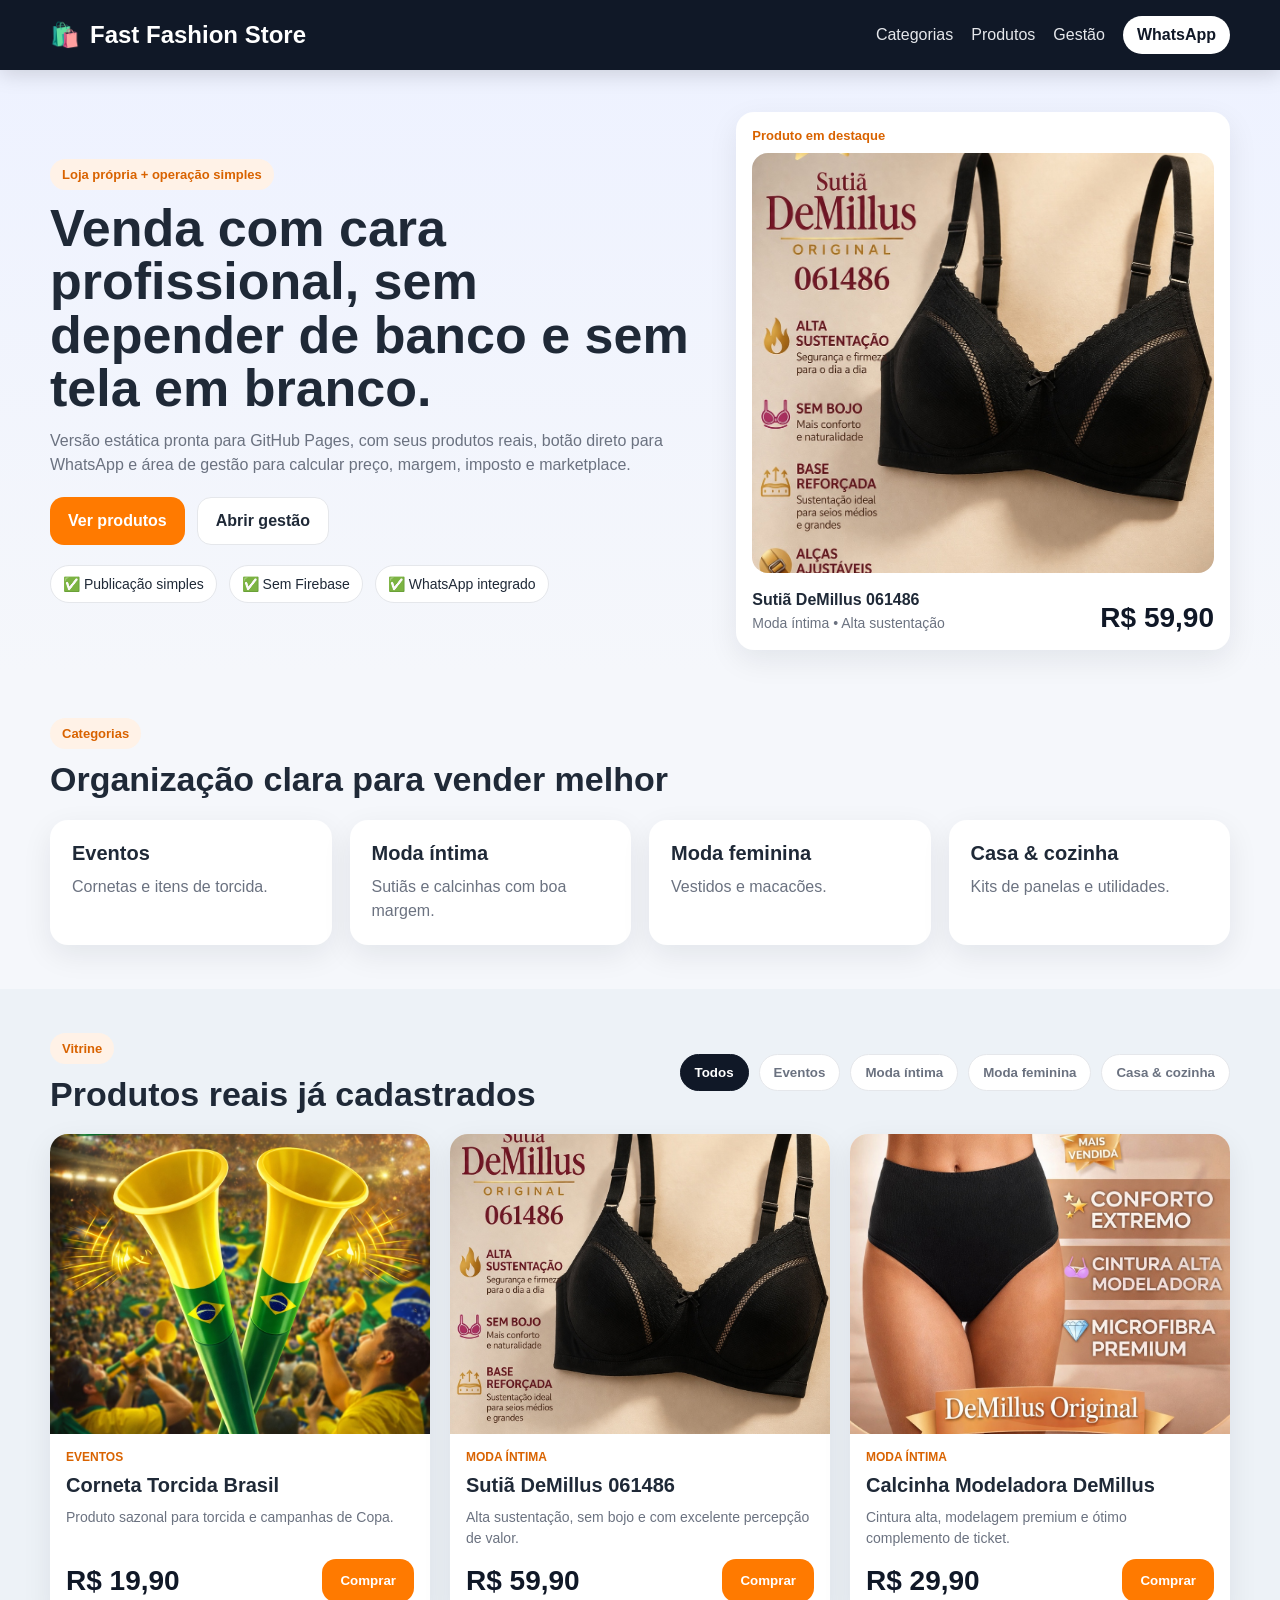
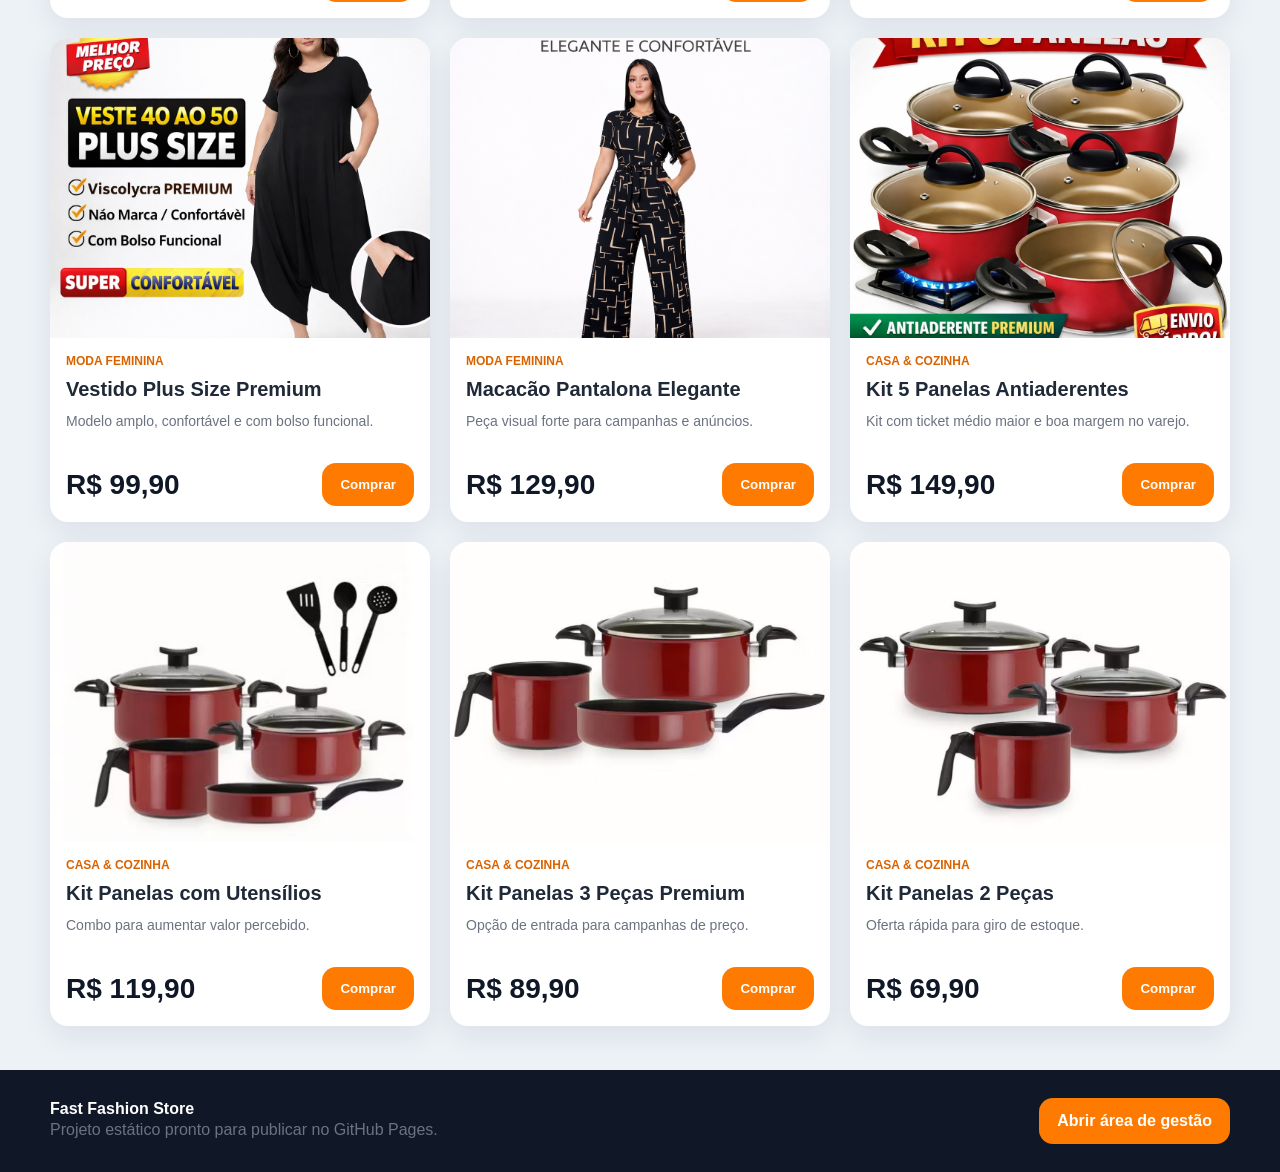
==== index.html @ 0c1c3f57 "Add files via upload" ====
<!DOCTYPE html>
<html lang="pt-BR">
<head>
  <meta charset="UTF-8" />
  <meta name="viewport" content="width=device-width, initial-scale=1.0" />
  <title>Fast Fashion Store</title>
  <link rel="stylesheet" href="style.css" />
</head>
<body>
  <header class="topbar">
    <div class="container topbar-inner">
      <a class="brand" href="index.html">🛍️ <span>Fast Fashion Store</span></a>
      <nav class="nav">
        <a href="#categorias">Categorias</a>
        <a href="#produtos">Produtos</a>
        <a href="gestao.html">Gestão</a>
        <a class="cta-small" href="https://wa.me/5511933872929" target="_blank" rel="noopener">WhatsApp</a>
      </nav>
    </div>
  </header>

  <main>
    <section class="hero">
      <div class="container hero-grid">
        <div>
          <span class="eyebrow">Loja própria + operação simples</span>
          <h1>Venda com cara profissional, sem depender de banco e sem tela em branco.</h1>
          <p>Versão estática pronta para GitHub Pages, com seus produtos reais, botão direto para WhatsApp e área de gestão para calcular preço, margem, imposto e marketplace.</p>
          <div class="hero-actions">
            <a class="btn btn-primary" href="#produtos">Ver produtos</a>
            <a class="btn btn-secondary" href="gestao.html">Abrir gestão</a>
          </div>
          <div class="hero-badges">
            <span>✅ Publicação simples</span>
            <span>✅ Sem Firebase</span>
            <span>✅ WhatsApp integrado</span>
          </div>
        </div>
        <div class="hero-card">
          <div class="hero-card-label">Produto em destaque</div>
          <img src="assets/sutia.jpg" alt="Sutiã DeMillus" />
          <div class="hero-card-bottom">
            <div>
              <strong>Sutiã DeMillus 061486</strong>
              <p>Moda íntima • Alta sustentação</p>
            </div>
            <div class="price">R$ 59,90</div>
          </div>
        </div>
      </div>
    </section>

    <section id="categorias" class="section">
      <div class="container">
        <div class="section-head">
          <span class="eyebrow">Categorias</span>
          <h2>Organização clara para vender melhor</h2>
        </div>
        <div class="categories">
          <article><h3>Eventos</h3><p>Cornetas e itens de torcida.</p></article>
          <article><h3>Moda íntima</h3><p>Sutiãs e calcinhas com boa margem.</p></article>
          <article><h3>Moda feminina</h3><p>Vestidos e macacões.</p></article>
          <article><h3>Casa & cozinha</h3><p>Kits de panelas e utilidades.</p></article>
        </div>
      </div>
    </section>

    <section id="produtos" class="section section-soft">
      <div class="container">
        <div class="section-head row-between">
          <div>
            <span class="eyebrow">Vitrine</span>
            <h2>Produtos reais já cadastrados</h2>
          </div>
          <div class="filters" id="filters"></div>
        </div>
        <div id="productGrid" class="product-grid"></div>
      </div>
    </section>
  </main>

  <footer class="footer">
    <div class="container footer-inner">
      <div>
        <strong>Fast Fashion Store</strong>
        <p>Projeto estático pronto para publicar no GitHub Pages.</p>
      </div>
      <a class="btn btn-primary" href="gestao.html">Abrir área de gestão</a>
    </div>
  </footer>

  <script src="store.js"></script>
</body>
</html>
---- style.css ----
:root {
  --bg: #f5f7fb;
  --card: #ffffff;
  --text: #1f2937;
  --muted: #6b7280;
  --line: #e5e7eb;
  --primary: #ff7a00;
  --primary-dark: #d96300;
  --dark: #101827;
  --success: #0f9d58;
  --shadow: 0 10px 30px rgba(16,24,39,.08);
  --radius: 18px;
}
*{box-sizing:border-box}
html{scroll-behavior:smooth}
body{margin:0;font-family:Arial,Helvetica,sans-serif;background:var(--bg);color:var(--text)}
a{text-decoration:none;color:inherit}
.container{width:min(1180px, calc(100% - 32px));margin:0 auto}
.topbar{background:var(--dark);position:sticky;top:0;z-index:30;box-shadow:0 4px 20px rgba(0,0,0,.15)}
.topbar-inner{display:flex;align-items:center;justify-content:space-between;padding:16px 0;gap:16px}
.brand{display:flex;align-items:center;gap:10px;color:#fff;font-weight:700;font-size:24px}
.nav{display:flex;gap:18px;align-items:center;color:#e5e7eb;flex-wrap:wrap}
.nav a:hover{color:#fff}
.cta-small{background:#fff;color:var(--dark);padding:10px 14px;border-radius:999px;font-weight:700}
.hero{padding:42px 0 24px;background:linear-gradient(180deg,#eef2ff 0%,#f5f7fb 100%)}
.hero-grid{display:grid;grid-template-columns:1.2fr .9fr;gap:28px;align-items:center}
.eyebrow{display:inline-block;background:#fff2e7;color:var(--primary-dark);padding:8px 12px;border-radius:999px;font-size:13px;font-weight:700;margin-bottom:12px}
h1,h2,h3,p{margin:0}
h1{font-size:52px;line-height:1.02;margin-bottom:14px;max-width:760px}
h2{font-size:34px;line-height:1.08}
p{color:var(--muted);line-height:1.5}
.hero-actions,.hero-badges{display:flex;gap:12px;flex-wrap:wrap;margin-top:20px}
.hero-badges span{background:#fff;border:1px solid var(--line);padding:10px 12px;border-radius:999px;font-size:14px}
.btn{display:inline-flex;align-items:center;justify-content:center;border:none;border-radius:14px;padding:14px 18px;font-weight:700;cursor:pointer}
.btn-primary{background:var(--primary);color:#fff}
.btn-primary:hover{background:var(--primary-dark)}
.btn-secondary{background:#fff;border:1px solid var(--line);color:var(--text)}
.hero-card,.panel,.categories article,.product-card{background:var(--card);border-radius:var(--radius);box-shadow:var(--shadow)}
.hero-card{padding:16px}
.hero-card img{width:100%;height:420px;object-fit:cover;border-radius:16px}
.hero-card-label{font-size:13px;color:var(--primary-dark);font-weight:700;margin-bottom:10px}
.hero-card-bottom{display:flex;justify-content:space-between;gap:12px;align-items:flex-end;padding-top:14px}
.hero-card-bottom p{font-size:14px;margin-top:4px}
.price{font-size:28px;font-weight:800;color:var(--dark)}
.section{padding:44px 0}
.section-soft{background:#edf2f7}
.section-head{margin-bottom:22px}
.row-between{display:flex;justify-content:space-between;align-items:center;gap:16px;flex-wrap:wrap}
.categories{display:grid;grid-template-columns:repeat(4,1fr);gap:18px}
.categories article{padding:22px}
.categories h3{margin-bottom:10px;font-size:20px}
.filters{display:flex;gap:10px;flex-wrap:wrap}
.filter-chip{padding:10px 14px;border-radius:999px;background:#fff;border:1px solid var(--line);cursor:pointer;font-weight:700;color:var(--muted)}
.filter-chip.active{background:var(--dark);border-color:var(--dark);color:#fff}
.product-grid{display:grid;grid-template-columns:repeat(3,1fr);gap:20px}
.product-card{overflow:hidden;display:flex;flex-direction:column}
.product-card img{width:100%;height:300px;object-fit:cover;background:#f7f7f7}
.product-content{padding:16px;display:grid;gap:10px}
.product-category{font-size:12px;text-transform:uppercase;font-weight:700;color:var(--primary-dark)}
.product-title{font-size:20px;font-weight:800;line-height:1.15}
.product-desc{font-size:14px;min-height:42px}
.product-bottom{display:flex;justify-content:space-between;align-items:center;gap:12px}
.product-price{font-size:28px;font-weight:800;color:var(--dark)}
.footer{padding:28px 0;background:var(--dark);color:#fff}
.footer-inner{display:flex;justify-content:space-between;align-items:center;gap:16px;flex-wrap:wrap}
.dashboard-grid{display:grid;grid-template-columns:1fr 1fr;gap:20px;margin-bottom:20px}
.panel{padding:22px}
.form-grid{display:grid;gap:14px}
.two-cols{grid-template-columns:repeat(2,1fr)}
label{display:grid;gap:8px;font-weight:700;font-size:14px}
input,select{width:100%;padding:13px 14px;border-radius:12px;border:1px solid var(--line);background:#fff;font-size:15px}
.full{width:100%;margin-top:8px}
.result-card{margin-top:18px;display:grid;grid-template-columns:repeat(3,1fr);gap:14px}
.result-card div{background:#f8fafc;border:1px solid var(--line);border-radius:14px;padding:16px}
.result-card span{display:block;color:var(--muted);font-size:13px;margin-bottom:8px}
.result-card strong{font-size:24px}
.table-wrap{overflow:auto}
table{width:100%;border-collapse:collapse;background:#fff}
th,td{padding:14px;border-bottom:1px solid var(--line);text-align:left}
th{font-size:13px;text-transform:uppercase;color:var(--muted)}
@media (max-width: 980px){
  .hero-grid,.dashboard-grid,.categories,.product-grid,.two-cols,.result-card{grid-template-columns:1fr}
  h1{font-size:38px}
  .hero-card img{height:320px}
}
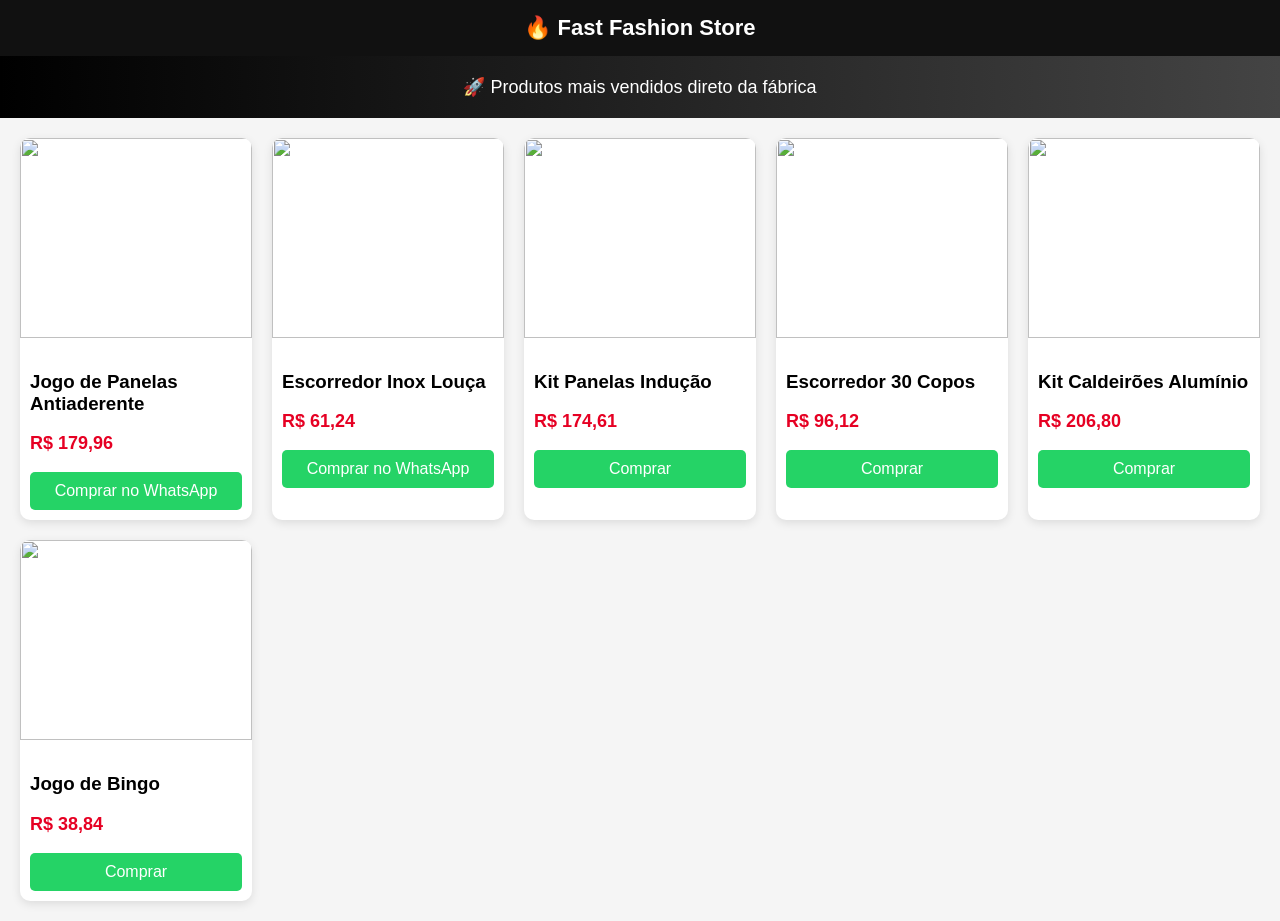
==== commit 1987e225: "Update index.html" ====
--- a/index.html
+++ b/index.html
@@ -1,94 +1,153 @@
 <!DOCTYPE html>
-<html lang="pt-BR">
+<html lang="pt-br">
 <head>
-  <meta charset="UTF-8" />
-  <meta name="viewport" content="width=device-width, initial-scale=1.0" />
-  <title>Fast Fashion Store</title>
-  <link rel="stylesheet" href="style.css" />
+<meta charset="UTF-8">
+<meta name="viewport" content="width=device-width, initial-scale=1.0">
+<title>Fast Fashion Store</title>
+
+<style>
+body {
+  font-family: Arial;
+  margin: 0;
+  background: #f5f5f5;
+}
+
+header {
+  background: #111;
+  color: white;
+  padding: 15px;
+  text-align: center;
+  font-size: 22px;
+  font-weight: bold;
+}
+
+.banner {
+  background: linear-gradient(90deg,#000,#444);
+  color: white;
+  padding: 20px;
+  text-align: center;
+  font-size: 18px;
+}
+
+.container {
+  display: grid;
+  grid-template-columns: repeat(auto-fit, minmax(220px,1fr));
+  gap: 20px;
+  padding: 20px;
+}
+
+.card {
+  background: white;
+  border-radius: 10px;
+  overflow: hidden;
+  box-shadow: 0 3px 10px rgba(0,0,0,0.1);
+  transition: 0.3s;
+}
+
+.card:hover {
+  transform: scale(1.03);
+}
+
+.card img {
+  width: 100%;
+  height: 200px;
+  object-fit: cover;
+}
+
+.card-content {
+  padding: 10px;
+}
+
+.price {
+  color: #e60023;
+  font-weight: bold;
+  font-size: 18px;
+}
+
+.btn {
+  display: block;
+  background: #25D366;
+  color: white;
+  text-align: center;
+  padding: 10px;
+  margin-top: 10px;
+  text-decoration: none;
+  border-radius: 5px;
+}
+</style>
 </head>
+
 <body>
-  <header class="topbar">
-    <div class="container topbar-inner">
-      <a class="brand" href="index.html">🛍️ <span>Fast Fashion Store</span></a>
-      <nav class="nav">
-        <a href="#categorias">Categorias</a>
-        <a href="#produtos">Produtos</a>
-        <a href="gestao.html">Gestão</a>
-        <a class="cta-small" href="https://wa.me/5511933872929" target="_blank" rel="noopener">WhatsApp</a>
-      </nav>
-    </div>
-  </header>
 
-  <main>
-    <section class="hero">
-      <div class="container hero-grid">
-        <div>
-          <span class="eyebrow">Loja própria + operação simples</span>
-          <h1>Venda com cara profissional, sem depender de banco e sem tela em branco.</h1>
-          <p>Versão estática pronta para GitHub Pages, com seus produtos reais, botão direto para WhatsApp e área de gestão para calcular preço, margem, imposto e marketplace.</p>
-          <div class="hero-actions">
-            <a class="btn btn-primary" href="#produtos">Ver produtos</a>
-            <a class="btn btn-secondary" href="gestao.html">Abrir gestão</a>
-          </div>
-          <div class="hero-badges">
-            <span>✅ Publicação simples</span>
-            <span>✅ Sem Firebase</span>
-            <span>✅ WhatsApp integrado</span>
-          </div>
-        </div>
-        <div class="hero-card">
-          <div class="hero-card-label">Produto em destaque</div>
-          <img src="assets/sutia.jpg" alt="Sutiã DeMillus" />
-          <div class="hero-card-bottom">
-            <div>
-              <strong>Sutiã DeMillus 061486</strong>
-              <p>Moda íntima • Alta sustentação</p>
-            </div>
-            <div class="price">R$ 59,90</div>
-          </div>
-        </div>
-      </div>
-    </section>
+<header>🔥 Fast Fashion Store</header>
 
-    <section id="categorias" class="section">
-      <div class="container">
-        <div class="section-head">
-          <span class="eyebrow">Categorias</span>
-          <h2>Organização clara para vender melhor</h2>
-        </div>
-        <div class="categories">
-          <article><h3>Eventos</h3><p>Cornetas e itens de torcida.</p></article>
-          <article><h3>Moda íntima</h3><p>Sutiãs e calcinhas com boa margem.</p></article>
-          <article><h3>Moda feminina</h3><p>Vestidos e macacões.</p></article>
-          <article><h3>Casa & cozinha</h3><p>Kits de panelas e utilidades.</p></article>
-        </div>
-      </div>
-    </section>
+<div class="banner">
+  🚀 Produtos mais vendidos direto da fábrica
+</div>
 
-    <section id="produtos" class="section section-soft">
-      <div class="container">
-        <div class="section-head row-between">
-          <div>
-            <span class="eyebrow">Vitrine</span>
-            <h2>Produtos reais já cadastrados</h2>
-          </div>
-          <div class="filters" id="filters"></div>
-        </div>
-        <div id="productGrid" class="product-grid"></div>
-      </div>
-    </section>
-  </main>
+<div class="container">
 
-  <footer class="footer">
-    <div class="container footer-inner">
-      <div>
-        <strong>Fast Fashion Store</strong>
-        <p>Projeto estático pronto para publicar no GitHub Pages.</p>
-      </div>
-      <a class="btn btn-primary" href="gestao.html">Abrir área de gestão</a>
-    </div>
-  </footer>
+<!-- PRODUTO 1 -->
+<div class="card">
+<img src="https://down-br.img.susercontent.com/file/7c8b94c3d9d6f5a8bcd4e7f5e9b3c123" />
+<div class="card-content">
+<h3>Jogo de Panelas Antiaderente</h3>
+<p class="price">R$ 179,96</p>
+<a class="btn" href="https://wa.me/5511933872929?text=Quero%20comprar%20Panelas">Comprar no WhatsApp</a>
+</div>
+</div>
 
-  <script src="store.js"></script>
+<!-- PRODUTO 2 -->
+<div class="card">
+<img src="https://down-br.img.susercontent.com/file/2d7c6c2a9f6b4c5a8d8e8c7e9f5a1234" />
+<div class="card-content">
+<h3>Escorredor Inox Louça</h3>
+<p class="price">R$ 61,24</p>
+<a class="btn" href="https://wa.me/5511933872929?text=Quero%20Escorredor">Comprar no WhatsApp</a>
+</div>
+</div>
+
+<!-- PRODUTO 3 -->
+<div class="card">
+<img src="https://down-br.img.susercontent.com/file/3f6d7a9b8c4d5e6f7a8b9c0d1e2f1234" />
+<div class="card-content">
+<h3>Kit Panelas Indução</h3>
+<p class="price">R$ 174,61</p>
+<a class="btn" href="https://wa.me/5511933872929?text=Quero%20Panelas%20Indução">Comprar</a>
+</div>
+</div>
+
+<!-- PRODUTO 4 -->
+<div class="card">
+<img src="https://down-br.img.susercontent.com/file/4c7d8e9f1a2b3c4d5e6f7a8b9c123456" />
+<div class="card-content">
+<h3>Escorredor 30 Copos</h3>
+<p class="price">R$ 96,12</p>
+<a class="btn" href="https://wa.me/5511933872929?text=Quero%20Escorredor%2030%20Copos">Comprar</a>
+</div>
+</div>
+
+<!-- PRODUTO 5 -->
+<div class="card">
+<img src="https://down-br.img.susercontent.com/file/5d8e9f1a2b3c4d5e6f7a8b9c12345678" />
+<div class="card-content">
+<h3>Kit Caldeirões Alumínio</h3>
+<p class="price">R$ 206,80</p>
+<a class="btn" href="https://wa.me/5511933872929?text=Quero%20Caldeirões">Comprar</a>
+</div>
+</div>
+
+<!-- PRODUTO 6 -->
+<div class="card">
+<img src="https://down-br.img.susercontent.com/file/6e9f1a2b3c4d5e6f7a8b9c1234567890" />
+<div class="card-content">
+<h3>Jogo de Bingo</h3>
+<p class="price">R$ 38,84</p>
+<a class="btn" href="https://wa.me/5511933872929?text=Quero%20Bingo">Comprar</a>
+</div>
+</div>
+
+</div>
+
 </body>
 </html>
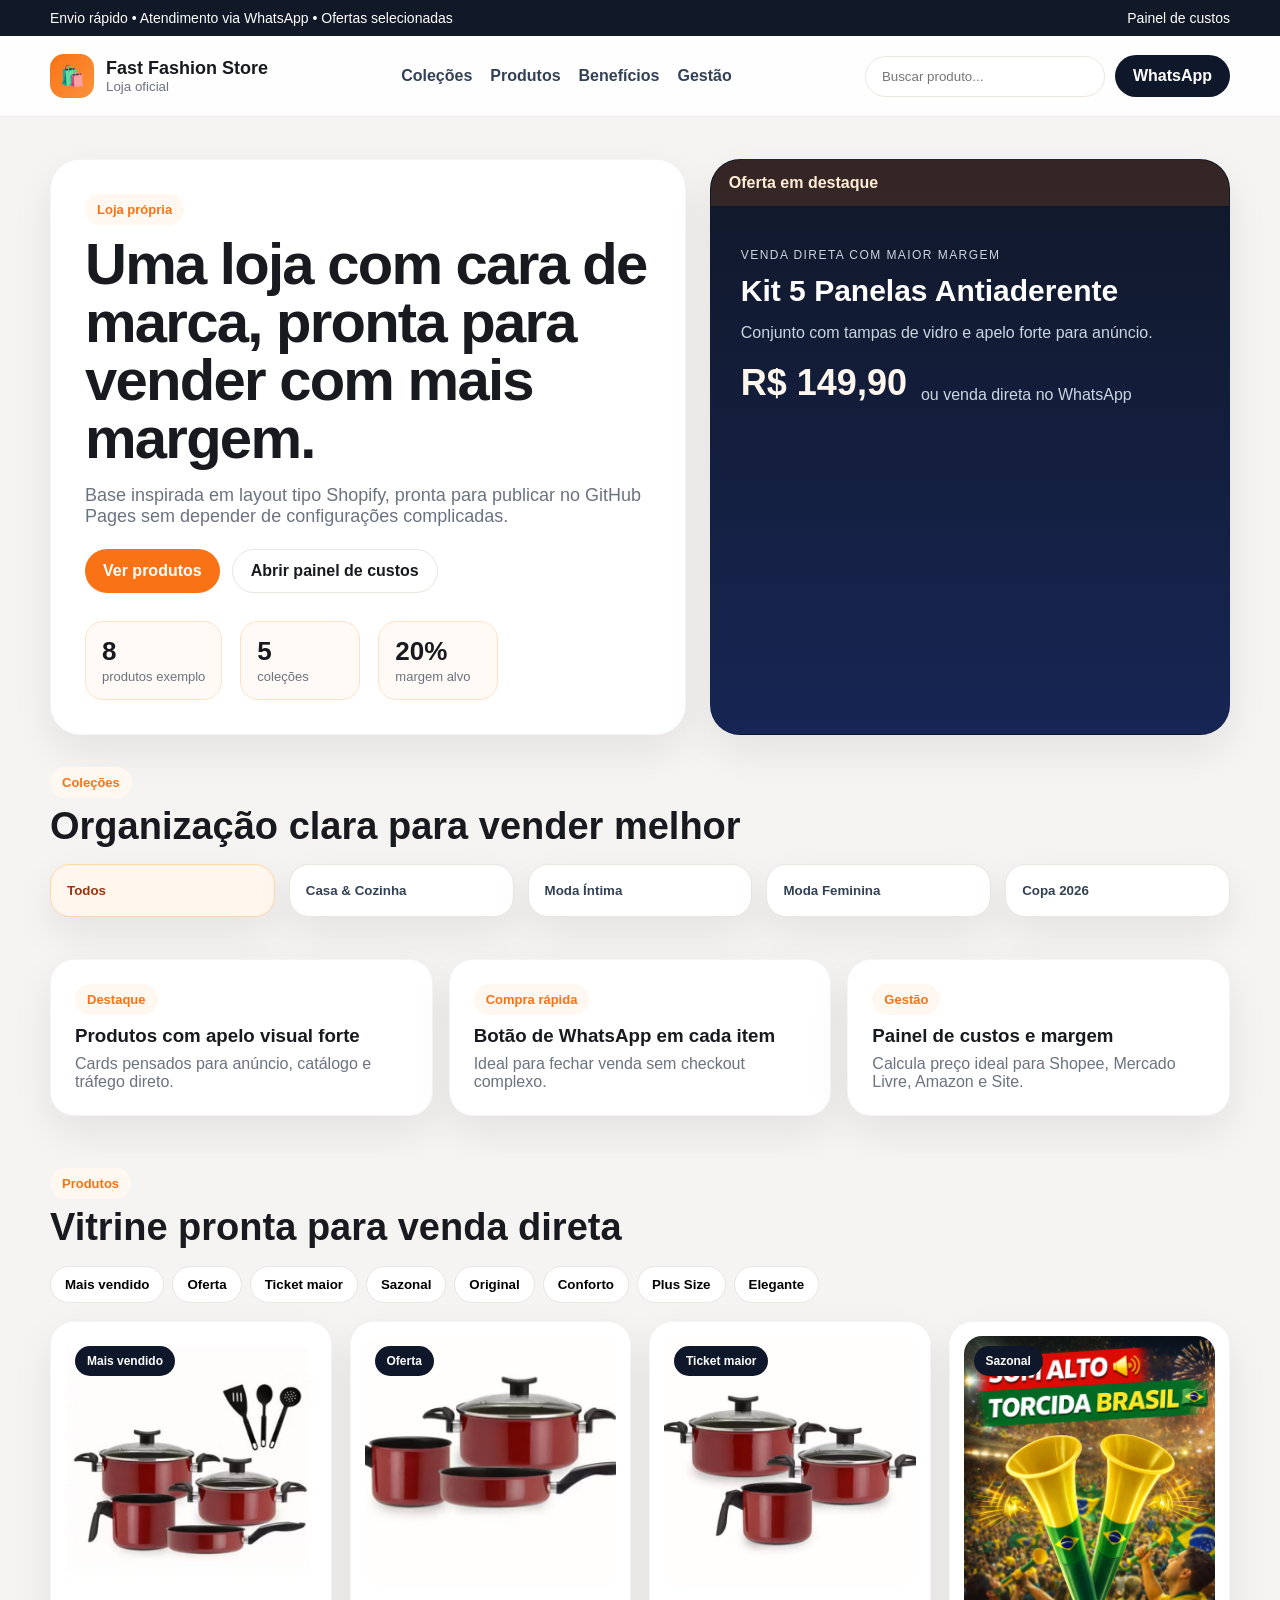
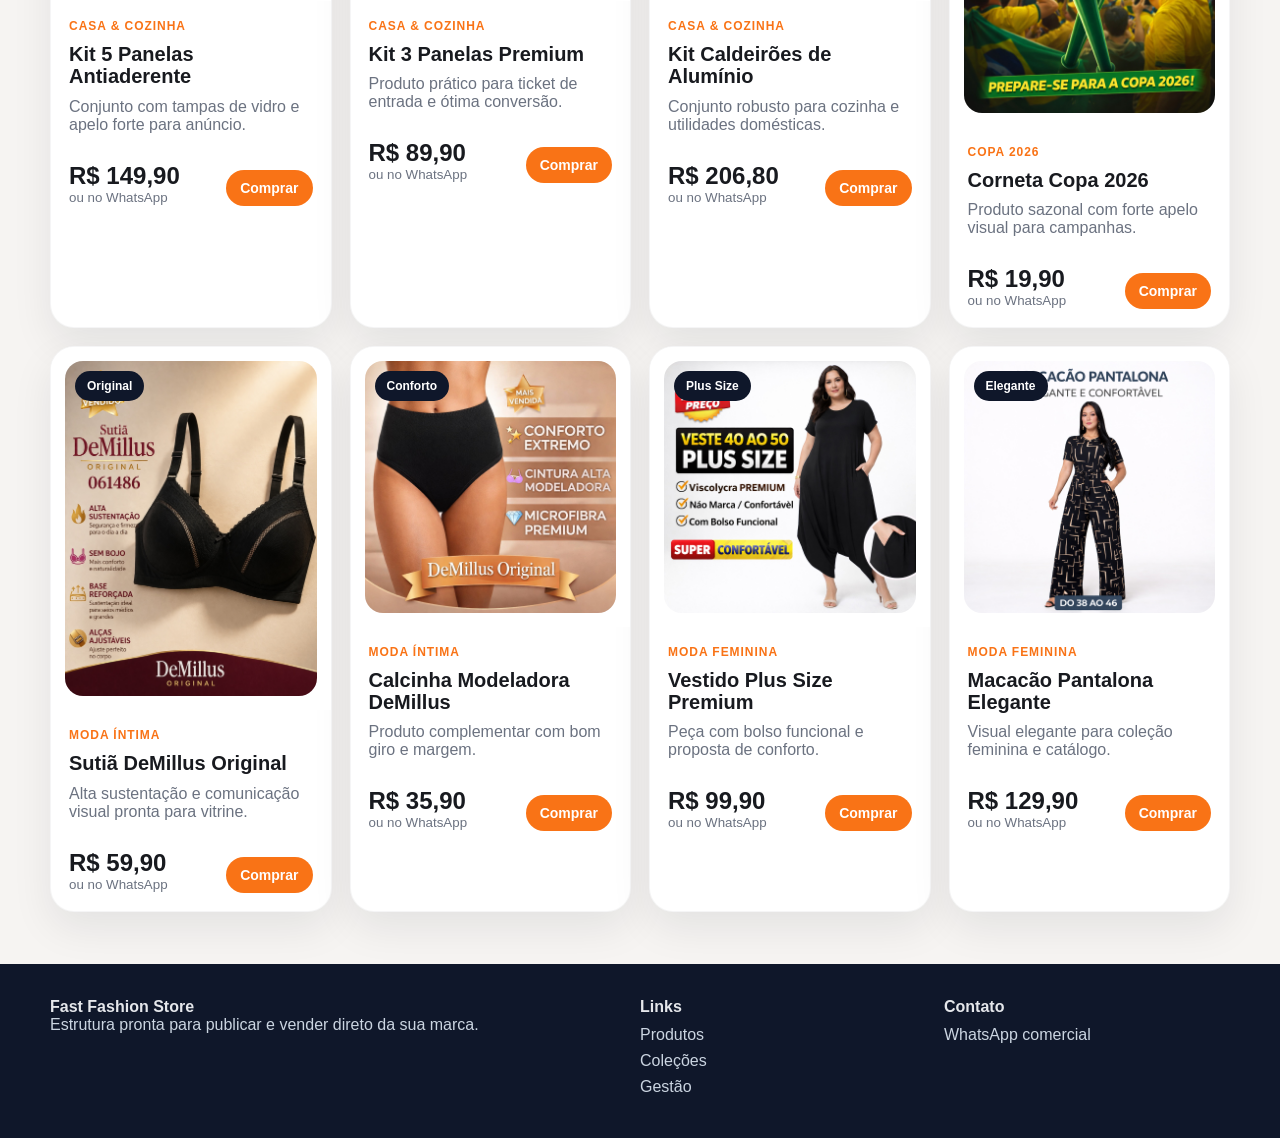
==== commit 20bddff1: "Add files via upload" ====
--- a/index.html
+++ b/index.html
@@ -1,153 +1,146 @@
 <!DOCTYPE html>
-<html lang="pt-br">
+<html lang="pt-BR">
 <head>
-<meta charset="UTF-8">
-<meta name="viewport" content="width=device-width, initial-scale=1.0">
-<title>Fast Fashion Store</title>
+  <meta charset="UTF-8" />
+  <meta name="viewport" content="width=device-width, initial-scale=1.0" />
+  <title>Fast Fashion Store | Loja Oficial</title>
+  <meta name="description" content="Loja própria com cara profissional para vender utilidades, casa & cozinha, moda íntima e ofertas sazonais." />
+  <link rel="stylesheet" href="style.css" />
+</head>
+<body>
+  <div class="topbar">
+    <div class="container topbar-inner">
+      <span>Envio rápido • Atendimento via WhatsApp • Ofertas selecionadas</span>
+      <a class="topbar-link" href="gestao.html">Painel de custos</a>
+    </div>
+  </div>
 
-<style>
-body {
-  font-family: Arial;
-  margin: 0;
-  background: #f5f5f5;
-}
+  <header class="header">
+    <div class="container header-inner">
+      <a class="brand" href="index.html">
+        <span class="brand-mark">🛍️</span>
+        <div>
+          <strong>Fast Fashion Store</strong>
+          <small>Loja oficial</small>
+        </div>
+      </a>
 
-header {
-  background: #111;
-  color: white;
-  padding: 15px;
-  text-align: center;
-  font-size: 22px;
-  font-weight: bold;
-}
+      <nav class="nav">
+        <a href="#colecoes">Coleções</a>
+        <a href="#produtos">Produtos</a>
+        <a href="#beneficios">Benefícios</a>
+        <a href="gestao.html">Gestão</a>
+      </nav>
 
-.banner {
-  background: linear-gradient(90deg,#000,#444);
-  color: white;
-  padding: 20px;
-  text-align: center;
-  font-size: 18px;
-}
+      <div class="actions">
+        <input id="searchInput" class="search" type="search" placeholder="Buscar produto..." />
+        <a class="btn btn-dark" target="_blank" href="https://wa.me/5511933872929?text=Ol%C3%A1%2C%20vim%20da%20loja%20e%20quero%20atendimento.">WhatsApp</a>
+      </div>
+    </div>
+  </header>
 
-.container {
-  display: grid;
-  grid-template-columns: repeat(auto-fit, minmax(220px,1fr));
-  gap: 20px;
-  padding: 20px;
-}
+  <section class="hero">
+    <div class="container hero-grid">
+      <div class="hero-copy">
+        <span class="badge">Loja própria</span>
+        <h1>Uma loja com cara de marca, pronta para vender com mais margem.</h1>
+        <p>Base inspirada em layout tipo Shopify, pronta para publicar no GitHub Pages sem depender de configurações complicadas.</p>
+        <div class="hero-cta">
+          <a class="btn btn-primary" href="#produtos">Ver produtos</a>
+          <a class="btn btn-light" href="gestao.html">Abrir painel de custos</a>
+        </div>
+        <div class="hero-stats">
+          <div><strong>8</strong><span>produtos exemplo</span></div>
+          <div><strong>5</strong><span>coleções</span></div>
+          <div><strong>20%</strong><span>margem alvo</span></div>
+        </div>
+      </div>
 
-.card {
-  background: white;
-  border-radius: 10px;
-  overflow: hidden;
-  box-shadow: 0 3px 10px rgba(0,0,0,0.1);
-  transition: 0.3s;
-}
+      <div class="hero-card">
+        <div class="hero-card-top">Oferta em destaque</div>
+        <div class="hero-card-body">
+          <p class="hero-card-kicker">Venda direta com maior margem</p>
+          <h3 id="heroFeaturedName">Kit 5 Panelas</h3>
+          <p id="heroFeaturedDesc">Produto exemplo em destaque com imagem real da sua operação.</p>
+          <div class="hero-price-row">
+            <span class="price-big" id="heroFeaturedPrice">R$ 149,90</span>
+            <span class="installment">ou venda direta no WhatsApp</span>
+          </div>
+        </div>
+      </div>
+    </div>
+  </section>
 
-.card:hover {
-  transform: scale(1.03);
-}
+  <section id="colecoes" class="section">
+    <div class="container">
+      <div class="section-head">
+        <span class="section-label">Coleções</span>
+        <h2>Organização clara para vender melhor</h2>
+      </div>
+      <div class="collection-grid">
+        <button class="collection-card active" data-filter="all">Todos</button>
+        <button class="collection-card" data-filter="Casa & Cozinha">Casa & Cozinha</button>
+        <button class="collection-card" data-filter="Moda Íntima">Moda Íntima</button>
+        <button class="collection-card" data-filter="Moda Feminina">Moda Feminina</button>
+        <button class="collection-card" data-filter="Copa 2026">Copa 2026</button>
+      </div>
+    </div>
+  </section>
 
-.card img {
-  width: 100%;
-  height: 200px;
-  object-fit: cover;
-}
+  <section id="beneficios" class="section section-soft">
+    <div class="container benefit-grid">
+      <div class="benefit-card">
+        <span class="section-label">Destaque</span>
+        <h3>Produtos com apelo visual forte</h3>
+        <p>Cards pensados para anúncio, catálogo e tráfego direto.</p>
+      </div>
+      <div class="benefit-card">
+        <span class="section-label">Compra rápida</span>
+        <h3>Botão de WhatsApp em cada item</h3>
+        <p>Ideal para fechar venda sem checkout complexo.</p>
+      </div>
+      <div class="benefit-card">
+        <span class="section-label">Gestão</span>
+        <h3>Painel de custos e margem</h3>
+        <p>Calcula preço ideal para Shopee, Mercado Livre, Amazon e Site.</p>
+      </div>
+    </div>
+  </section>
 
-.card-content {
-  padding: 10px;
-}
+  <section id="produtos" class="section">
+    <div class="container">
+      <div class="section-head section-head-split">
+        <div>
+          <span class="section-label">Produtos</span>
+          <h2>Vitrine pronta para venda direta</h2>
+        </div>
+        <div class="chips" id="quickChips"></div>
+      </div>
+      <div id="productGrid" class="product-grid"></div>
+      <div id="emptyState" class="empty-state hidden">Nenhum produto encontrado.</div>
+    </div>
+  </section>
 
-.price {
-  color: #e60023;
-  font-weight: bold;
-  font-size: 18px;
-}
+  <footer class="footer">
+    <div class="container footer-grid">
+      <div>
+        <strong>Fast Fashion Store</strong>
+        <p>Estrutura pronta para publicar e vender direto da sua marca.</p>
+      </div>
+      <div>
+        <h4>Links</h4>
+        <a href="#produtos">Produtos</a>
+        <a href="#colecoes">Coleções</a>
+        <a href="gestao.html">Gestão</a>
+      </div>
+      <div>
+        <h4>Contato</h4>
+        <a target="_blank" href="https://wa.me/5511933872929?text=Ol%C3%A1%2C%20vim%20da%20loja.">WhatsApp comercial</a>
+      </div>
+    </div>
+  </footer>
 
-.btn {
-  display: block;
-  background: #25D366;
-  color: white;
-  text-align: center;
-  padding: 10px;
-  margin-top: 10px;
-  text-decoration: none;
-  border-radius: 5px;
-}
-</style>
-</head>
-
-<body>
-
-<header>🔥 Fast Fashion Store</header>
-
-<div class="banner">
-  🚀 Produtos mais vendidos direto da fábrica
-</div>
-
-<div class="container">
-
-<!-- PRODUTO 1 -->
-<div class="card">
-<img src="https://down-br.img.susercontent.com/file/7c8b94c3d9d6f5a8bcd4e7f5e9b3c123" />
-<div class="card-content">
-<h3>Jogo de Panelas Antiaderente</h3>
-<p class="price">R$ 179,96</p>
-<a class="btn" href="https://wa.me/5511933872929?text=Quero%20comprar%20Panelas">Comprar no WhatsApp</a>
-</div>
-</div>
-
-<!-- PRODUTO 2 -->
-<div class="card">
-<img src="https://down-br.img.susercontent.com/file/2d7c6c2a9f6b4c5a8d8e8c7e9f5a1234" />
-<div class="card-content">
-<h3>Escorredor Inox Louça</h3>
-<p class="price">R$ 61,24</p>
-<a class="btn" href="https://wa.me/5511933872929?text=Quero%20Escorredor">Comprar no WhatsApp</a>
-</div>
-</div>
-
-<!-- PRODUTO 3 -->
-<div class="card">
-<img src="https://down-br.img.susercontent.com/file/3f6d7a9b8c4d5e6f7a8b9c0d1e2f1234" />
-<div class="card-content">
-<h3>Kit Panelas Indução</h3>
-<p class="price">R$ 174,61</p>
-<a class="btn" href="https://wa.me/5511933872929?text=Quero%20Panelas%20Indução">Comprar</a>
-</div>
-</div>
-
-<!-- PRODUTO 4 -->
-<div class="card">
-<img src="https://down-br.img.susercontent.com/file/4c7d8e9f1a2b3c4d5e6f7a8b9c123456" />
-<div class="card-content">
-<h3>Escorredor 30 Copos</h3>
-<p class="price">R$ 96,12</p>
-<a class="btn" href="https://wa.me/5511933872929?text=Quero%20Escorredor%2030%20Copos">Comprar</a>
-</div>
-</div>
-
-<!-- PRODUTO 5 -->
-<div class="card">
-<img src="https://down-br.img.susercontent.com/file/5d8e9f1a2b3c4d5e6f7a8b9c12345678" />
-<div class="card-content">
-<h3>Kit Caldeirões Alumínio</h3>
-<p class="price">R$ 206,80</p>
-<a class="btn" href="https://wa.me/5511933872929?text=Quero%20Caldeirões">Comprar</a>
-</div>
-</div>
-
-<!-- PRODUTO 6 -->
-<div class="card">
-<img src="https://down-br.img.susercontent.com/file/6e9f1a2b3c4d5e6f7a8b9c1234567890" />
-<div class="card-content">
-<h3>Jogo de Bingo</h3>
-<p class="price">R$ 38,84</p>
-<a class="btn" href="https://wa.me/5511933872929?text=Quero%20Bingo">Comprar</a>
-</div>
-</div>
-
-</div>
-
+  <script src="products.js"></script>
+  <script src="app.js"></script>
 </body>
 </html>
--- a/style.css
+++ b/style.css
@@ -0,0 +1,109 @@
+
+:root{
+  --bg:#f6f4f2;
+  --panel:#ffffff;
+  --text:#181a1f;
+  --muted:#6b7280;
+  --line:#e9e5df;
+  --primary:#f97316;
+  --primary-dark:#0f172a;
+  --soft:#fff8f1;
+  --shadow:0 16px 40px rgba(15,23,42,.08);
+}
+
+*{box-sizing:border-box}
+html{scroll-behavior:smooth}
+body{margin:0;font-family:Inter,Arial,Helvetica,sans-serif;color:var(--text);background:var(--bg)}
+a{text-decoration:none;color:inherit}
+img{max-width:100%;display:block}
+.hidden{display:none!important}
+.container{width:min(1180px,calc(100% - 32px));margin:0 auto}
+
+.topbar{background:#111827;color:#fff;font-size:14px}
+.topbar-inner{display:flex;justify-content:space-between;gap:16px;padding:10px 0;align-items:center}
+.header{background:rgba(255,255,255,.88);position:sticky;top:0;z-index:20;backdrop-filter:blur(10px);border-bottom:1px solid rgba(17,24,39,.06)}
+.header.compact{position:relative}
+.header-inner{display:flex;align-items:center;justify-content:space-between;gap:18px;padding:18px 0}
+.brand{display:flex;gap:12px;align-items:center}
+.brand strong{display:block;font-size:18px}
+.brand small{display:block;color:var(--muted)}
+.brand-mark{width:44px;height:44px;border-radius:14px;display:grid;place-items:center;background:linear-gradient(135deg,var(--primary),#fb923c);color:#fff;font-size:20px}
+.nav{display:flex;gap:18px;flex-wrap:wrap}
+.nav a{color:#334155;font-weight:600}
+.actions{display:flex;align-items:center;gap:10px}
+.search{width:240px;border:1px solid var(--line);background:#fff;border-radius:999px;padding:12px 16px;outline:none}
+.btn{display:inline-flex;align-items:center;justify-content:center;gap:8px;border-radius:999px;padding:12px 18px;font-weight:700;transition:.2s ease}
+.btn:hover{transform:translateY(-1px)}
+.btn-primary{background:var(--primary);color:#fff}
+.btn-dark{background:var(--primary-dark);color:#fff}
+.btn-light{background:#fff;border:1px solid var(--line)}
+.btn-small{padding:10px 14px;font-size:14px}
+
+.hero{padding:42px 0 14px}
+.hero-grid{display:grid;grid-template-columns:1.1fr .9fr;gap:24px}
+.hero-copy,.hero-card,.panel,.benefit-card,.collection-card,.product-card{background:var(--panel);border:1px solid rgba(15,23,42,.04);box-shadow:var(--shadow)}
+.hero-copy{padding:34px;border-radius:30px}
+.hero-copy h1{margin:10px 0 12px;font-size:clamp(34px,5vw,58px);line-height:1;letter-spacing:-0.03em}
+.hero-copy p{color:var(--muted);font-size:18px;max-width:640px}
+.badge,.section-label{display:inline-flex;padding:8px 12px;border-radius:999px;background:var(--soft);color:var(--primary);font-weight:700;font-size:13px}
+.hero-cta{display:flex;gap:12px;flex-wrap:wrap;margin-top:22px}
+.hero-stats{display:flex;gap:18px;margin-top:28px;flex-wrap:wrap}
+.hero-stats div{min-width:120px;background:#fffaf5;border:1px solid #fee2c7;border-radius:18px;padding:14px 16px}
+.hero-stats strong{display:block;font-size:26px}
+.hero-stats span{color:var(--muted);font-size:13px}
+.hero-card{border-radius:30px;overflow:hidden;min-height:100%;background:linear-gradient(180deg,#101828,#172554);color:#fff}
+.hero-card-top{background:rgba(249,115,22,.16);color:#ffedd5;padding:14px 18px;font-weight:700}
+.hero-card-body{padding:30px}
+.hero-card-kicker{color:#cbd5e1;text-transform:uppercase;font-size:12px;letter-spacing:.12em}
+.hero-card h3{font-size:30px;margin:10px 0}
+.hero-card p{color:#cbd5e1}
+.hero-price-row{display:flex;align-items:end;gap:14px;margin-top:20px;flex-wrap:wrap}
+.price-big{font-size:36px;font-weight:800;color:#fff7ed}
+.installment{color:#cbd5e1}
+
+.section{padding:18px 0 34px}
+.section-soft{padding-top:8px}
+.section-head{margin-bottom:18px}
+.section-head h2{margin:8px 0 0;font-size:clamp(26px,4vw,38px);line-height:1.06}
+.section-head-split{display:flex;justify-content:space-between;align-items:end;gap:18px;flex-wrap:wrap}
+.collection-grid{display:grid;grid-template-columns:repeat(5,minmax(0,1fr));gap:14px}
+.collection-card{border:1px solid var(--line);padding:18px 16px;border-radius:20px;font-weight:800;color:#334155;text-align:left;cursor:pointer}
+.collection-card.active,.collection-card:hover{border-color:#fed7aa;background:#fff7ed;color:#9a3412}
+.benefit-grid{display:grid;grid-template-columns:repeat(3,1fr);gap:16px}
+.benefit-card{border-radius:24px;padding:24px}
+.benefit-card h3{margin:10px 0 8px}
+.benefit-card p{color:var(--muted);margin:0}
+.chips{display:flex;gap:8px;flex-wrap:wrap}
+.chip{border:1px solid var(--line);background:#fff;border-radius:999px;padding:10px 14px;cursor:pointer;font-weight:700}
+.product-grid{display:grid;grid-template-columns:repeat(4,minmax(0,1fr));gap:18px}
+.product-card{border-radius:24px;overflow:hidden;display:flex;flex-direction:column}
+.product-image-wrap{position:relative;background:#fff;padding:14px;aspect-ratio:1 / 1}
+.product-image-wrap img{width:100%;height:100%;object-fit:cover;border-radius:18px}
+.product-tag{position:absolute;top:24px;left:24px;background:#0f172a;color:#fff;border-radius:999px;padding:8px 12px;font-size:12px;font-weight:800}
+.product-body{padding:18px;display:flex;flex-direction:column;gap:10px}
+.product-category{color:var(--primary);font-weight:800;font-size:12px;letter-spacing:.08em;text-transform:uppercase}
+.product-body h3{margin:0;font-size:20px;line-height:1.12}
+.product-body p{margin:0;color:var(--muted);min-height:56px}
+.product-footer{margin-top:auto;display:flex;justify-content:space-between;gap:14px;align-items:end}
+.product-price{display:block;font-size:24px;line-height:1}
+.product-footer small{color:var(--muted)}
+.empty-state{background:#fff;border:1px solid var(--line);padding:24px;border-radius:20px;text-align:center;color:var(--muted)}
+.footer{margin-top:18px;background:#0f172a;color:#e5e7eb}
+.footer-grid{display:grid;grid-template-columns:2fr 1fr 1fr;gap:18px;padding:34px 0}
+.footer h4{margin:0 0 10px}
+.footer a,.footer p{display:block;color:#cbd5e1;margin:0 0 8px}
+.dashboard-grid{display:grid;grid-template-columns:1.4fr .6fr;gap:18px}
+.panel{border-radius:28px;padding:26px}
+.panel.mini{padding:22px}
+.panel-head{margin-bottom:18px}
+.form-grid{display:grid;grid-template-columns:repeat(3,1fr);gap:14px}
+.form-grid label{display:flex;flex-direction:column;gap:8px;font-weight:700;font-size:14px}
+.form-grid input{border:1px solid var(--line);background:#fff;padding:14px 14px;border-radius:16px;font:inherit}
+.marketplace-table-wrap{overflow:auto;margin-top:18px}
+.marketplace-table{width:100%;border-collapse:collapse;min-width:680px}
+.marketplace-table th,.marketplace-table td{text-align:left;padding:14px 12px;border-bottom:1px solid var(--line)}
+.marketplace-table th{font-size:13px;color:var(--muted);text-transform:uppercase}
+.sidecards{display:grid;gap:18px}
+@media (max-width:1080px){.hero-grid,.dashboard-grid{grid-template-columns:1fr}.product-grid{grid-template-columns:repeat(3,minmax(0,1fr))}.collection-grid{grid-template-columns:repeat(3,minmax(0,1fr))}}
+@media (max-width:860px){.header-inner{flex-wrap:wrap}.actions{width:100%;justify-content:space-between}.search{width:100%;flex:1}.benefit-grid,.footer-grid{grid-template-columns:1fr}.product-grid{grid-template-columns:repeat(2,minmax(0,1fr))}.form-grid{grid-template-columns:repeat(2,1fr)}}
+@media (max-width:560px){.container{width:min(100% - 24px,1180px)}.product-grid,.collection-grid,.form-grid{grid-template-columns:1fr}.hero-copy,.hero-card,.benefit-card,.panel{padding:20px}.product-footer{flex-direction:column;align-items:stretch}.actions{flex-direction:column}}
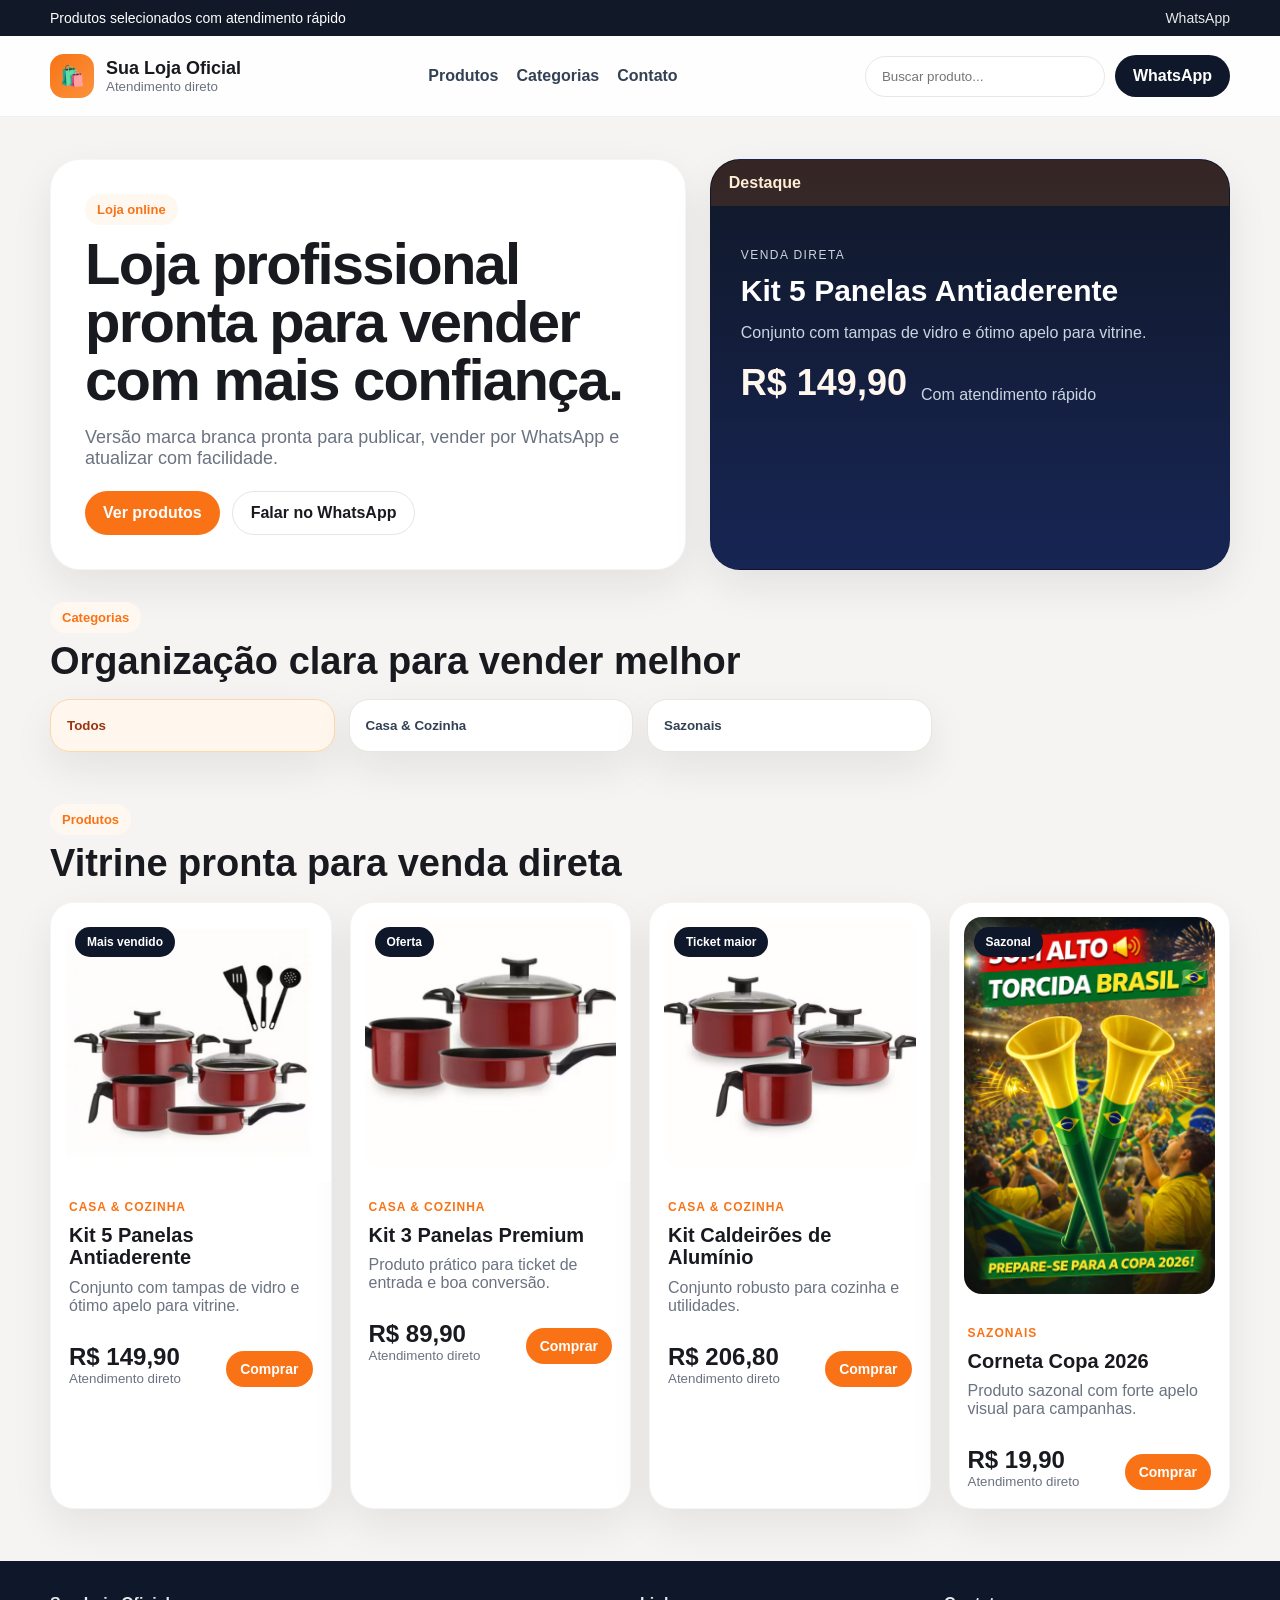
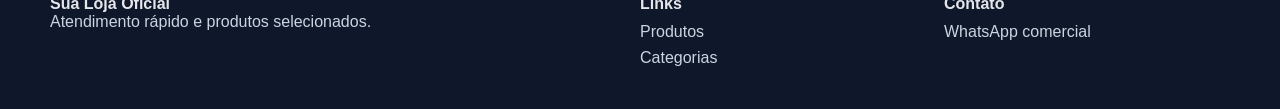
==== commit f345eae1: "Add files via upload" ====
--- a/index.html
+++ b/index.html
@@ -1,17 +1,16 @@
 <!DOCTYPE html>
 <html lang="pt-BR">
 <head>
-  <meta charset="UTF-8" />
-  <meta name="viewport" content="width=device-width, initial-scale=1.0" />
-  <title>Fast Fashion Store | Loja Oficial</title>
-  <meta name="description" content="Loja própria com cara profissional para vender utilidades, casa & cozinha, moda íntima e ofertas sazonais." />
-  <link rel="stylesheet" href="style.css" />
+  <meta charset="UTF-8">
+  <meta name="viewport" content="width=device-width, initial-scale=1.0">
+  <title>Sua Loja Oficial</title>
+  <link rel="stylesheet" href="style.css">
 </head>
 <body>
   <div class="topbar">
     <div class="container topbar-inner">
-      <span>Envio rápido • Atendimento via WhatsApp • Ofertas selecionadas</span>
-      <a class="topbar-link" href="gestao.html">Painel de custos</a>
+      <span id="topbarText">Produtos selecionados com atendimento rápido</span>
+      <a id="topbarWhatsapp" class="topbar-link" target="_blank">WhatsApp</a>
     </div>
   </div>
 
@@ -20,21 +19,20 @@
       <a class="brand" href="index.html">
         <span class="brand-mark">🛍️</span>
         <div>
-          <strong>Fast Fashion Store</strong>
-          <small>Loja oficial</small>
+          <strong id="brandName">Sua Loja Oficial</strong>
+          <small>Atendimento direto</small>
         </div>
       </a>
 
       <nav class="nav">
-        <a href="#colecoes">Coleções</a>
         <a href="#produtos">Produtos</a>
-        <a href="#beneficios">Benefícios</a>
-        <a href="gestao.html">Gestão</a>
+        <a href="#categorias">Categorias</a>
+        <a href="#contato">Contato</a>
       </nav>
 
       <div class="actions">
-        <input id="searchInput" class="search" type="search" placeholder="Buscar produto..." />
-        <a class="btn btn-dark" target="_blank" href="https://wa.me/5511933872929?text=Ol%C3%A1%2C%20vim%20da%20loja%20e%20quero%20atendimento.">WhatsApp</a>
+        <input id="searchInput" class="search" type="search" placeholder="Buscar produto...">
+        <a id="headerWhatsapp" class="btn btn-dark" target="_blank">WhatsApp</a>
       </div>
     </div>
   </header>
@@ -42,68 +40,37 @@
   <section class="hero">
     <div class="container hero-grid">
       <div class="hero-copy">
-        <span class="badge">Loja própria</span>
-        <h1>Uma loja com cara de marca, pronta para vender com mais margem.</h1>
-        <p>Base inspirada em layout tipo Shopify, pronta para publicar no GitHub Pages sem depender de configurações complicadas.</p>
+        <span id="heroBadge" class="badge">Loja online</span>
+        <h1 id="heroTitle">Loja profissional pronta para vender com mais confiança.</h1>
+        <p id="heroText">Versão marca branca pronta para publicar, vender por WhatsApp e atualizar com facilidade.</p>
         <div class="hero-cta">
-          <a class="btn btn-primary" href="#produtos">Ver produtos</a>
-          <a class="btn btn-light" href="gestao.html">Abrir painel de custos</a>
-        </div>
-        <div class="hero-stats">
-          <div><strong>8</strong><span>produtos exemplo</span></div>
-          <div><strong>5</strong><span>coleções</span></div>
-          <div><strong>20%</strong><span>margem alvo</span></div>
+          <a id="heroBtn1" class="btn btn-primary" href="#produtos">Ver produtos</a>
+          <a id="heroBtn2" class="btn btn-light" target="_blank">Falar no WhatsApp</a>
         </div>
       </div>
 
       <div class="hero-card">
-        <div class="hero-card-top">Oferta em destaque</div>
+        <div class="hero-card-top">Destaque</div>
         <div class="hero-card-body">
-          <p class="hero-card-kicker">Venda direta com maior margem</p>
-          <h3 id="heroFeaturedName">Kit 5 Panelas</h3>
-          <p id="heroFeaturedDesc">Produto exemplo em destaque com imagem real da sua operação.</p>
+          <p class="hero-card-kicker">Venda direta</p>
+          <h3 id="heroFeaturedName">Produto em destaque</h3>
+          <p id="heroFeaturedDesc">Descrição do destaque.</p>
           <div class="hero-price-row">
-            <span class="price-big" id="heroFeaturedPrice">R$ 149,90</span>
-            <span class="installment">ou venda direta no WhatsApp</span>
+            <span class="price-big" id="heroFeaturedPrice">R$ 0,00</span>
+            <span class="installment">Com atendimento rápido</span>
           </div>
         </div>
       </div>
     </div>
   </section>
 
-  <section id="colecoes" class="section">
+  <section id="categorias" class="section">
     <div class="container">
       <div class="section-head">
-        <span class="section-label">Coleções</span>
+        <span class="section-label">Categorias</span>
         <h2>Organização clara para vender melhor</h2>
       </div>
-      <div class="collection-grid">
-        <button class="collection-card active" data-filter="all">Todos</button>
-        <button class="collection-card" data-filter="Casa & Cozinha">Casa & Cozinha</button>
-        <button class="collection-card" data-filter="Moda Íntima">Moda Íntima</button>
-        <button class="collection-card" data-filter="Moda Feminina">Moda Feminina</button>
-        <button class="collection-card" data-filter="Copa 2026">Copa 2026</button>
-      </div>
-    </div>
-  </section>
-
-  <section id="beneficios" class="section section-soft">
-    <div class="container benefit-grid">
-      <div class="benefit-card">
-        <span class="section-label">Destaque</span>
-        <h3>Produtos com apelo visual forte</h3>
-        <p>Cards pensados para anúncio, catálogo e tráfego direto.</p>
-      </div>
-      <div class="benefit-card">
-        <span class="section-label">Compra rápida</span>
-        <h3>Botão de WhatsApp em cada item</h3>
-        <p>Ideal para fechar venda sem checkout complexo.</p>
-      </div>
-      <div class="benefit-card">
-        <span class="section-label">Gestão</span>
-        <h3>Painel de custos e margem</h3>
-        <p>Calcula preço ideal para Shopee, Mercado Livre, Amazon e Site.</p>
-      </div>
+      <div id="categoryGrid" class="collection-grid"></div>
     </div>
   </section>
 
@@ -114,33 +81,31 @@
           <span class="section-label">Produtos</span>
           <h2>Vitrine pronta para venda direta</h2>
         </div>
-        <div class="chips" id="quickChips"></div>
       </div>
       <div id="productGrid" class="product-grid"></div>
       <div id="emptyState" class="empty-state hidden">Nenhum produto encontrado.</div>
     </div>
   </section>
 
-  <footer class="footer">
+  <footer id="contato" class="footer">
     <div class="container footer-grid">
       <div>
-        <strong>Fast Fashion Store</strong>
-        <p>Estrutura pronta para publicar e vender direto da sua marca.</p>
+        <strong id="footerName">Sua Loja Oficial</strong>
+        <p id="footerText">Atendimento rápido e produtos selecionados.</p>
       </div>
       <div>
         <h4>Links</h4>
         <a href="#produtos">Produtos</a>
-        <a href="#colecoes">Coleções</a>
-        <a href="gestao.html">Gestão</a>
+        <a href="#categorias">Categorias</a>
       </div>
       <div>
         <h4>Contato</h4>
-        <a target="_blank" href="https://wa.me/5511933872929?text=Ol%C3%A1%2C%20vim%20da%20loja.">WhatsApp comercial</a>
+        <a id="footerWhatsapp" target="_blank">WhatsApp comercial</a>
       </div>
     </div>
   </footer>
 
   <script src="products.js"></script>
-  <script src="app.js"></script>
+  <script src="store.js"></script>
 </body>
 </html>
--- a/style.css
+++ b/style.css
@@ -10,7 +10,6 @@
   --soft:#fff8f1;
   --shadow:0 16px 40px rgba(15,23,42,.08);
 }
-
 *{box-sizing:border-box}
 html{scroll-behavior:smooth}
 body{margin:0;font-family:Inter,Arial,Helvetica,sans-serif;color:var(--text);background:var(--bg)}
@@ -18,9 +17,9 @@
 img{max-width:100%;display:block}
 .hidden{display:none!important}
 .container{width:min(1180px,calc(100% - 32px));margin:0 auto}
-
 .topbar{background:#111827;color:#fff;font-size:14px}
 .topbar-inner{display:flex;justify-content:space-between;gap:16px;padding:10px 0;align-items:center}
+.topbar-link{opacity:.9}
 .header{background:rgba(255,255,255,.88);position:sticky;top:0;z-index:20;backdrop-filter:blur(10px);border-bottom:1px solid rgba(17,24,39,.06)}
 .header.compact{position:relative}
 .header-inner{display:flex;align-items:center;justify-content:space-between;gap:18px;padding:18px 0}
@@ -32,25 +31,20 @@
 .nav a{color:#334155;font-weight:600}
 .actions{display:flex;align-items:center;gap:10px}
 .search{width:240px;border:1px solid var(--line);background:#fff;border-radius:999px;padding:12px 16px;outline:none}
-.btn{display:inline-flex;align-items:center;justify-content:center;gap:8px;border-radius:999px;padding:12px 18px;font-weight:700;transition:.2s ease}
+.btn{display:inline-flex;align-items:center;justify-content:center;gap:8px;border-radius:999px;padding:12px 18px;font-weight:700;transition:.2s ease;border:none;cursor:pointer}
 .btn:hover{transform:translateY(-1px)}
 .btn-primary{background:var(--primary);color:#fff}
 .btn-dark{background:var(--primary-dark);color:#fff}
 .btn-light{background:#fff;border:1px solid var(--line)}
 .btn-small{padding:10px 14px;font-size:14px}
-
 .hero{padding:42px 0 14px}
 .hero-grid{display:grid;grid-template-columns:1.1fr .9fr;gap:24px}
-.hero-copy,.hero-card,.panel,.benefit-card,.collection-card,.product-card{background:var(--panel);border:1px solid rgba(15,23,42,.04);box-shadow:var(--shadow)}
+.hero-copy,.hero-card,.panel,.collection-card,.product-card,.editor-card{background:var(--panel);border:1px solid rgba(15,23,42,.04);box-shadow:var(--shadow)}
 .hero-copy{padding:34px;border-radius:30px}
 .hero-copy h1{margin:10px 0 12px;font-size:clamp(34px,5vw,58px);line-height:1;letter-spacing:-0.03em}
 .hero-copy p{color:var(--muted);font-size:18px;max-width:640px}
 .badge,.section-label{display:inline-flex;padding:8px 12px;border-radius:999px;background:var(--soft);color:var(--primary);font-weight:700;font-size:13px}
 .hero-cta{display:flex;gap:12px;flex-wrap:wrap;margin-top:22px}
-.hero-stats{display:flex;gap:18px;margin-top:28px;flex-wrap:wrap}
-.hero-stats div{min-width:120px;background:#fffaf5;border:1px solid #fee2c7;border-radius:18px;padding:14px 16px}
-.hero-stats strong{display:block;font-size:26px}
-.hero-stats span{color:var(--muted);font-size:13px}
 .hero-card{border-radius:30px;overflow:hidden;min-height:100%;background:linear-gradient(180deg,#101828,#172554);color:#fff}
 .hero-card-top{background:rgba(249,115,22,.16);color:#ffedd5;padding:14px 18px;font-weight:700}
 .hero-card-body{padding:30px}
@@ -60,24 +54,16 @@
 .hero-price-row{display:flex;align-items:end;gap:14px;margin-top:20px;flex-wrap:wrap}
 .price-big{font-size:36px;font-weight:800;color:#fff7ed}
 .installment{color:#cbd5e1}
-
 .section{padding:18px 0 34px}
-.section-soft{padding-top:8px}
 .section-head{margin-bottom:18px}
 .section-head h2{margin:8px 0 0;font-size:clamp(26px,4vw,38px);line-height:1.06}
 .section-head-split{display:flex;justify-content:space-between;align-items:end;gap:18px;flex-wrap:wrap}
-.collection-grid{display:grid;grid-template-columns:repeat(5,minmax(0,1fr));gap:14px}
+.collection-grid{display:grid;grid-template-columns:repeat(4,minmax(0,1fr));gap:14px}
 .collection-card{border:1px solid var(--line);padding:18px 16px;border-radius:20px;font-weight:800;color:#334155;text-align:left;cursor:pointer}
 .collection-card.active,.collection-card:hover{border-color:#fed7aa;background:#fff7ed;color:#9a3412}
-.benefit-grid{display:grid;grid-template-columns:repeat(3,1fr);gap:16px}
-.benefit-card{border-radius:24px;padding:24px}
-.benefit-card h3{margin:10px 0 8px}
-.benefit-card p{color:var(--muted);margin:0}
-.chips{display:flex;gap:8px;flex-wrap:wrap}
-.chip{border:1px solid var(--line);background:#fff;border-radius:999px;padding:10px 14px;cursor:pointer;font-weight:700}
 .product-grid{display:grid;grid-template-columns:repeat(4,minmax(0,1fr));gap:18px}
 .product-card{border-radius:24px;overflow:hidden;display:flex;flex-direction:column}
-.product-image-wrap{position:relative;background:#fff;padding:14px;aspect-ratio:1 / 1}
+.product-image-wrap{position:relative;background:#fff;padding:14px;aspect-ratio:1/1}
 .product-image-wrap img{width:100%;height:100%;object-fit:cover;border-radius:18px}
 .product-tag{position:absolute;top:24px;left:24px;background:#0f172a;color:#fff;border-radius:999px;padding:8px 12px;font-size:12px;font-weight:800}
 .product-body{padding:18px;display:flex;flex-direction:column;gap:10px}
@@ -96,14 +82,21 @@
 .panel{border-radius:28px;padding:26px}
 .panel.mini{padding:22px}
 .panel-head{margin-bottom:18px}
+.panel-spaced{margin-top:18px}
+.panel-actions{display:flex;justify-content:space-between;align-items:end;gap:16px;flex-wrap:wrap}
 .form-grid{display:grid;grid-template-columns:repeat(3,1fr);gap:14px}
 .form-grid label{display:flex;flex-direction:column;gap:8px;font-weight:700;font-size:14px}
 .form-grid input{border:1px solid var(--line);background:#fff;padding:14px 14px;border-radius:16px;font:inherit}
-.marketplace-table-wrap{overflow:auto;margin-top:18px}
-.marketplace-table{width:100%;border-collapse:collapse;min-width:680px}
-.marketplace-table th,.marketplace-table td{text-align:left;padding:14px 12px;border-bottom:1px solid var(--line)}
-.marketplace-table th{font-size:13px;color:var(--muted);text-transform:uppercase}
+.editor-list{display:grid;gap:18px}
+.editor-card{border-radius:24px;padding:20px}
+.editor-card-head{display:flex;justify-content:space-between;align-items:center;margin-bottom:16px}
+.link-danger{background:none;border:none;color:#b91c1c;font-weight:700;cursor:pointer}
+.span-3{grid-column:span 3}
+.admin-toolbar{display:flex;gap:12px;flex-wrap:wrap;margin-top:18px}
+.file-btn{position:relative;overflow:hidden}
+.file-btn input{position:absolute;inset:0;opacity:0;cursor:pointer}
+.admin-message{margin-top:14px;color:#166534;font-weight:700}
 .sidecards{display:grid;gap:18px}
-@media (max-width:1080px){.hero-grid,.dashboard-grid{grid-template-columns:1fr}.product-grid{grid-template-columns:repeat(3,minmax(0,1fr))}.collection-grid{grid-template-columns:repeat(3,minmax(0,1fr))}}
-@media (max-width:860px){.header-inner{flex-wrap:wrap}.actions{width:100%;justify-content:space-between}.search{width:100%;flex:1}.benefit-grid,.footer-grid{grid-template-columns:1fr}.product-grid{grid-template-columns:repeat(2,minmax(0,1fr))}.form-grid{grid-template-columns:repeat(2,1fr)}}
-@media (max-width:560px){.container{width:min(100% - 24px,1180px)}.product-grid,.collection-grid,.form-grid{grid-template-columns:1fr}.hero-copy,.hero-card,.benefit-card,.panel{padding:20px}.product-footer{flex-direction:column;align-items:stretch}.actions{flex-direction:column}}
+@media (max-width:1080px){.hero-grid,.dashboard-grid{grid-template-columns:1fr}.product-grid{grid-template-columns:repeat(3,minmax(0,1fr))}}
+@media (max-width:860px){.header-inner{flex-wrap:wrap}.actions{width:100%;justify-content:space-between}.search{width:100%;flex:1}.footer-grid{grid-template-columns:1fr}.product-grid{grid-template-columns:repeat(2,minmax(0,1fr))}.form-grid{grid-template-columns:repeat(2,1fr)}.collection-grid{grid-template-columns:repeat(2,minmax(0,1fr))}}
+@media (max-width:560px){.container{width:min(100% - 24px,1180px)}.product-grid,.collection-grid,.form-grid{grid-template-columns:1fr}.hero-copy,.hero-card,.panel,.editor-card{padding:20px}.product-footer{flex-direction:column;align-items:stretch}.actions{flex-direction:column}.span-3{grid-column:auto}}
